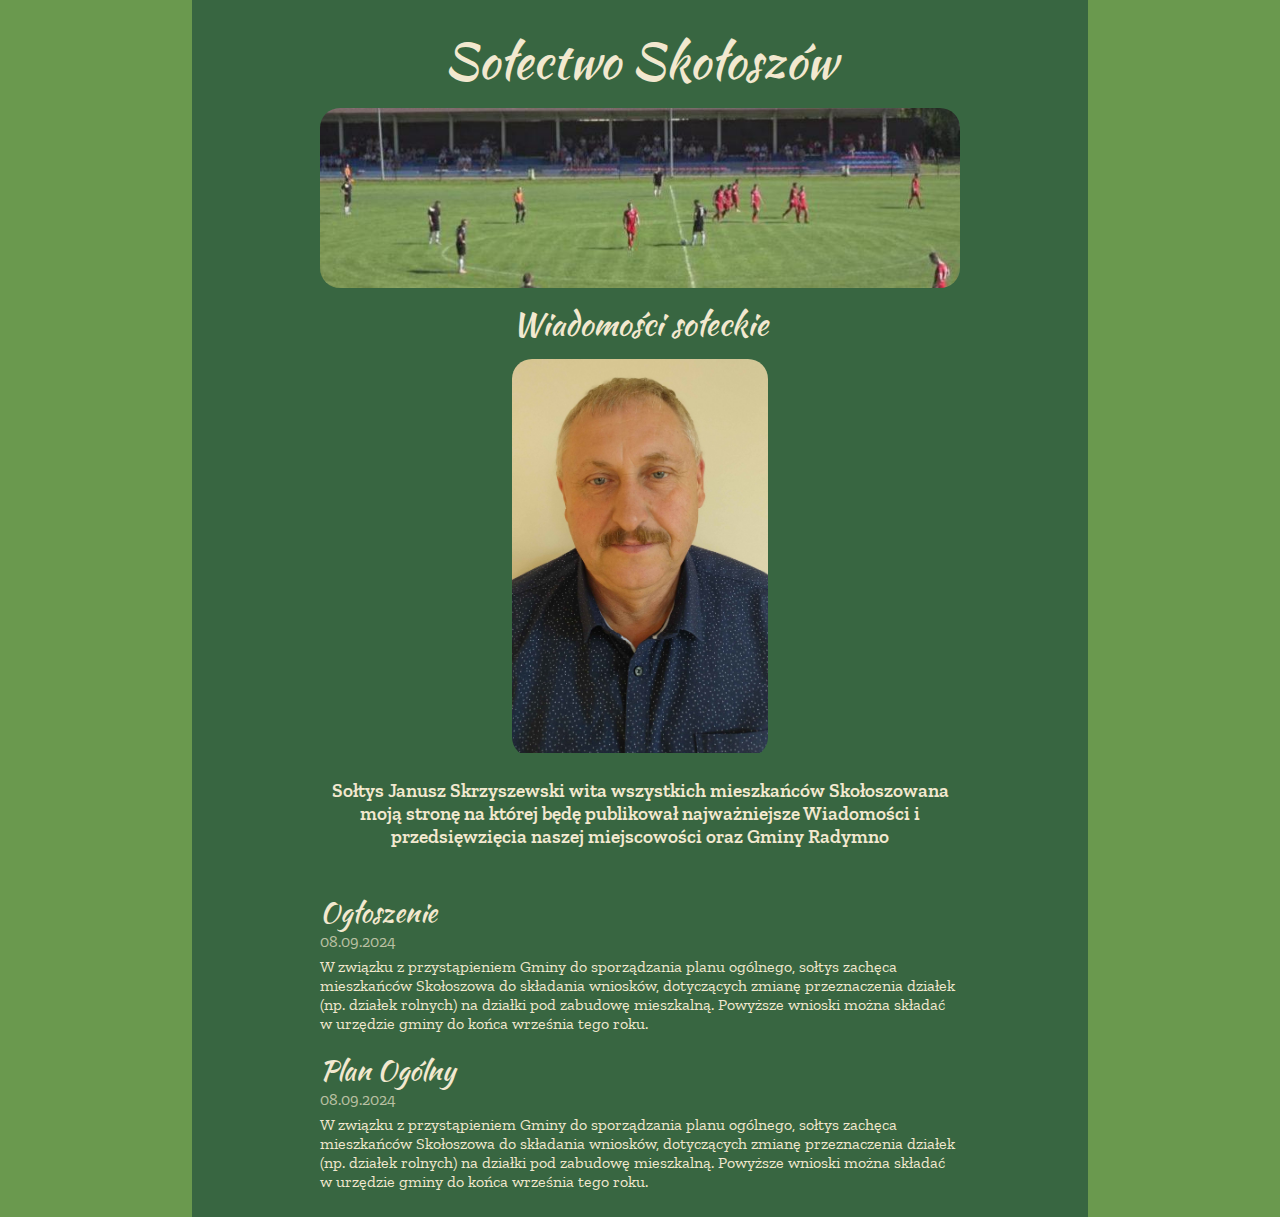
==== index.html @ 1cfb03cb "feat:add meta tag" ====
<!DOCTYPE html>
<html lang="en">
<head>
  <meta charset="UTF-8">
  <meta name="description" content="Strona informacyjna Sołectwa Skołoszów">
  <meta name="viewport" content="width=device-width, initial-scale=1.0">
  <meta http-equiv="Content-Security-Policy" content="script-src-elem 'self' https://solectwo-skoloszow.github.io">
  <link rel="stylesheet" href="style.css">
  <title>Sołectwo Skołoszów</title>
</head>
<body>
  <div class="main_box">
    <header>
      <h1>Sołectwo Skołoszów</h1>
      <div class="carousel" data-carousel>
        <ul data-slides>
          <li class="slide" data-active>
            <img src="stadion.jpg" alt="Stadion LKS Skołoszów">
          </li>
          <li class="slide">
            <img src="szkoła.jpg" alt="Szkoła Podstawowa im. Ignacego Jana Paderewskiego w Skołoszowie">
          </li>
          <li class="slide">
            <img src="straż.jpg" alt="OSP Skołoszów">
          </li>
        </ul>
      </div>
      <h2>Wiadomości sołeckie</h2>
      <div class="soltys">
        <img src="./soltys.jpg" alt="" srcset="" >
      </div>
      <div class="wstemp">
        Sołtys Janusz Skrzyszewski wita wszystkich mieszkańców Skołoszowana moją stronę na której będę publikował najważniejsze Wiadomości i przedsięwzięcia naszej miejscowości oraz Gminy Radymno
      </div>
    </header>
    <article>
      <div class="ogloszenie">
        <div class="tytul">
          <h3>Ogłoszenie</h3>
          <div class="data">08.09.2024</div>
        </div>
        <div class="text">
          W związku z przystąpieniem Gminy do sporządzania planu ogólnego, sołtys zachęca mieszkańców Skołoszowa do składania wniosków,  dotyczących zmianę przeznaczenia działek (np. działek rolnych) na działki pod zabudowę mieszkalną. Powyższe wnioski można składać w urzędzie gminy do końca września tego roku.
        </div>
      </div>
      <div class="ogloszenie">
        <div class="tytul">
          <h3>Plan Ogólny</h3>
          <div class="data">08.09.2024</div>
        </div>
        <div class="text">
          W związku z przystąpieniem Gminy do sporządzania planu ogólnego, sołtys zachęca mieszkańców Skołoszowa do składania wniosków,  dotyczących zmianę przeznaczenia działek (np. działek rolnych) na działki pod zabudowę mieszkalną. Powyższe wnioski można składać w urzędzie gminy do końca września tego roku.
        </div>
      </div>
    </article>
    <script src="script.js"></script>
</body>
</html>
---- style.css ----
@import url('https://fonts.googleapis.com/css2?family=Kaushan+Script&family=Zilla+Slab:ital,wght@0,300;0,400;0,500;0,600;0,700;1,300;1,400;1,500;1,600;1,700&display=swap');

:root {
  --darkGreen: #386641;
  --green: #6A994E;
  --lightGreen: #A7C957;
  --grey: #F2E8CF;
  --red: #BC4749;
}
*{
  box-sizing: border-box;
  margin: 0;
  padding: 0;
}
body{
  font-family: "Zilla Slab", system-ui;
  font-weight: 400;
  font-style: normal;
  background-color: var(--green);
  color: var(--grey);
}
h1, h2, h3, h4,h5,h6 {
  font-family: "Kaushan Script", cursive;
  font-weight: 400;
  font-style: normal;
}
h1{
  font-size: 3rem;
}
h2{
  font-size: 2rem;
}
h3{
  font-size: 1.7rem;
}
.main_box
{
  background-color: var(--darkGreen);
  margin: 0 auto;
  max-width: 1200px ;
  width: 70vw;
  min-width: 180px ;
  height: 100%;
  padding-left: 10%;
  padding-right: 10%;
  padding-top: 2%;
  padding-bottom: 2%;
  min-height: 100vh;
}
@media screen and (max-width: 600px) {
  .main_box
  {
    background-color: var(--darkGreen);
    margin: 0 auto;
    max-width: 1200px ;
    width: 100vw;
    min-width: 180px ;
    height: 100%;
    padding-left: 10%;
    padding-right: 10%;
    padding-top: 2%;
    padding-bottom: 2%;
    min-height: 100vh;
  }
}
header{
  display: flex;
  flex-direction: column;
  align-items: center;
  row-gap: 12px;
}
.soltys
{
  width: 20vw;
  min-width: 200px;
  overflow: hidden;
  border-radius: 20px;
}
.soltys img{
  width: 100%;
  height: auto;
}  
article{
  margin-top: 5vh;
  display: grid;
  row-gap: 2vh;
}
.ogloszenie
{

}
.data
{
  opacity: 70%;
}
.wstemp
{
  font-size: 1.2rem;
  font-family: "Zilla Slab", system-ui;
  font-weight: 600;
  font-style: normal;
  margin-top: 10px;
}
header
{
  text-align: center;
}
.ogloszenie .tytul
{
  margin-bottom: 0.7vh;
}

.carousel {
  width: 100%;
  height: 20vh;
  position: relative;
}

.carousel > ul {
  margin: 0;
  padding: 0;
  list-style: none;
}

.slide {
  position: absolute;
  inset: 0;
  opacity: 0;
  transition: 200ms opacity ease-in-out;
  transition-delay: 200ms;
  overflow: hidden;
  border-radius: 20px;
}

.slide > img {
  display: block;
  width: 100%;
  height: 100%;
  object-fit: cover;
  object-position: center;
}

.slide[data-active] {
  opacity: 1;
  z-index: 1;
  transition-delay: 0ms;
}

.carousel-button {
  position: absolute;
  z-index: 2;
  background: none;
  border: none;
  font-size: 4rem;
  top: 50%;
  transform: translateY(-50%);
  color: rgba(255, 255, 255, .5);
  cursor: pointer;
  border-radius: .25rem;
  padding: 0 .5rem;
  background-color: rgba(0, 0, 0, .1);
}

.carousel-button:hover,
.carousel-button:focus {
  color: white;
  background-color: rgba(0, 0, 0, .2);
}

.carousel-button:focus {
  outline: 1px solid black;
}

.carousel-button.prev {
  left: 1rem;
}

.carousel-button.next {
  right: 1rem;
}
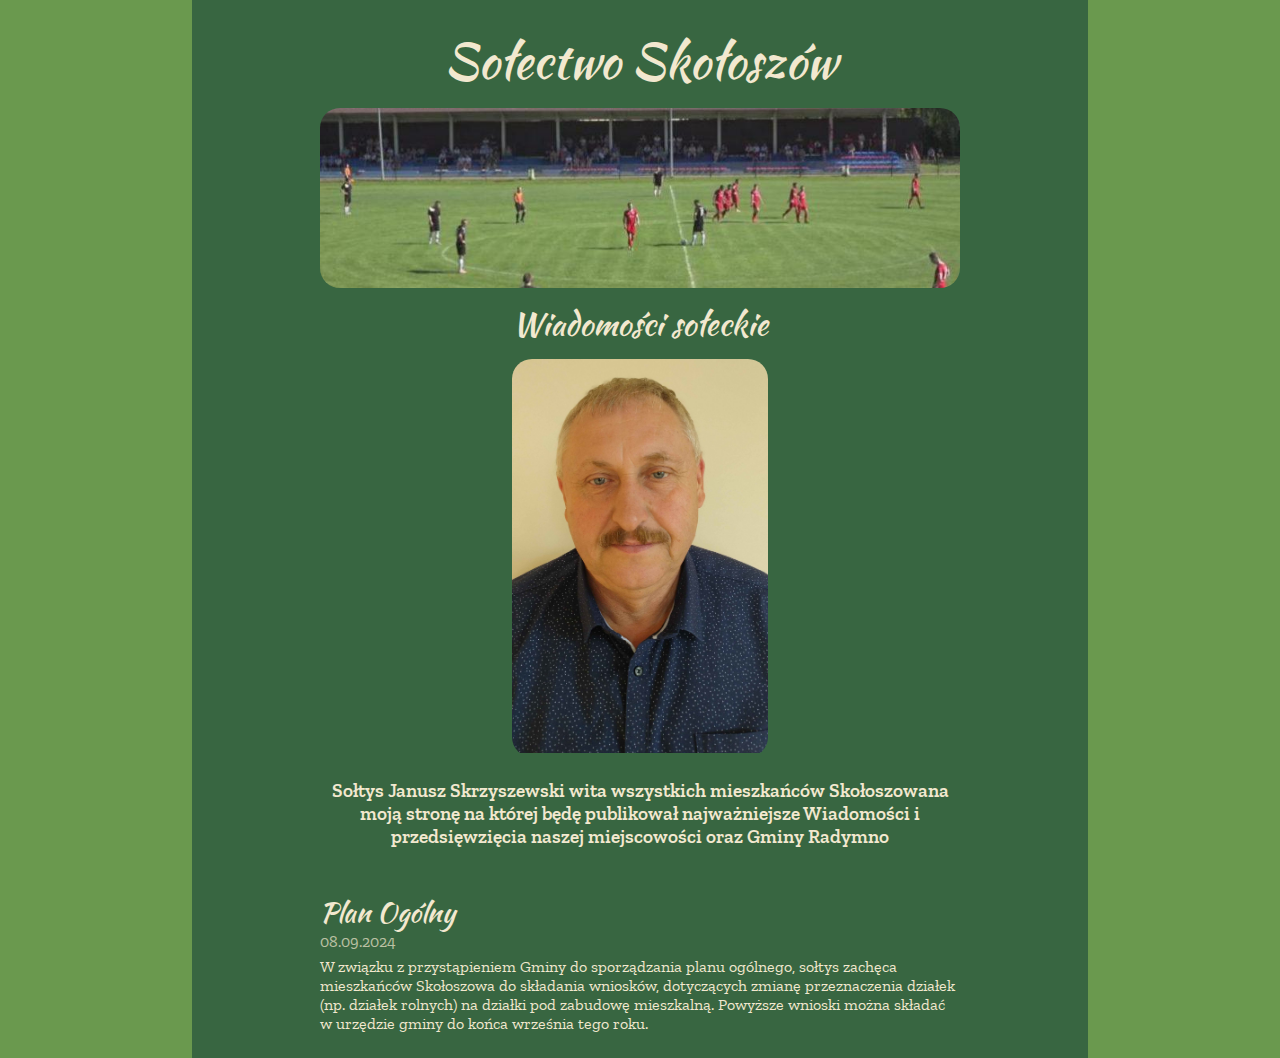
==== commit 5d48def2: "feat: update ogłoszenia" ====
--- a/index.html
+++ b/index.html
@@ -36,15 +36,6 @@
     <article>
       <div class="ogloszenie">
         <div class="tytul">
-          <h3>Ogłoszenie</h3>
-          <div class="data">08.09.2024</div>
-        </div>
-        <div class="text">
-          W związku z przystąpieniem Gminy do sporządzania planu ogólnego, sołtys zachęca mieszkańców Skołoszowa do składania wniosków,  dotyczących zmianę przeznaczenia działek (np. działek rolnych) na działki pod zabudowę mieszkalną. Powyższe wnioski można składać w urzędzie gminy do końca września tego roku.
-        </div>
-      </div>
-      <div class="ogloszenie">
-        <div class="tytul">
           <h3>Plan Ogólny</h3>
           <div class="data">08.09.2024</div>
         </div>
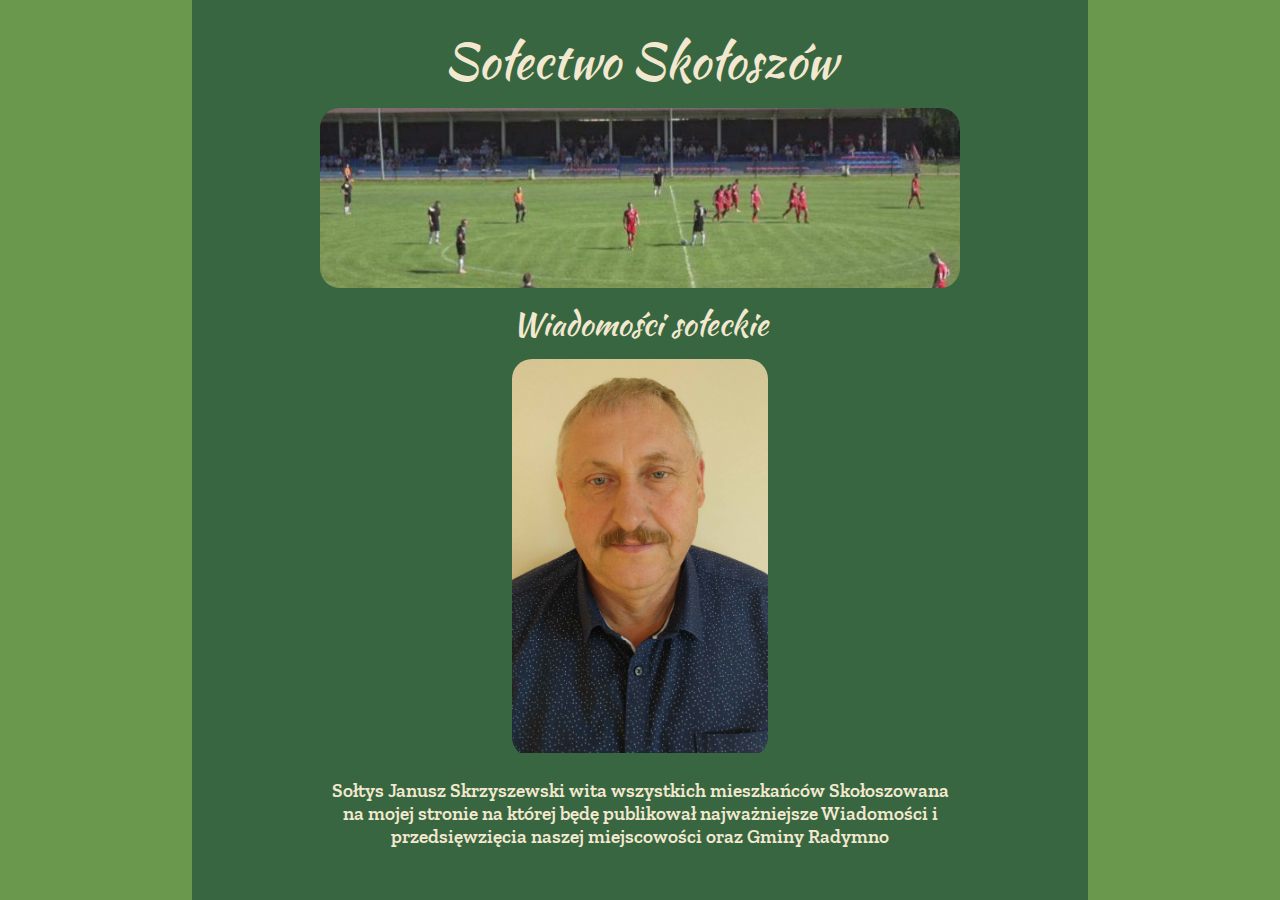
==== commit a9d680fa: "fix: changes to welcome text" ====
--- a/index.html
+++ b/index.html
@@ -30,20 +30,20 @@
         <img src="./soltys.jpg" alt="" srcset="" >
       </div>
       <div class="wstemp">
-        Sołtys Janusz Skrzyszewski wita wszystkich mieszkańców Skołoszowana moją stronę na której będę publikował najważniejsze Wiadomości i przedsięwzięcia naszej miejscowości oraz Gminy Radymno
+        Sołtys Janusz Skrzyszewski wita wszystkich mieszkańców Skołoszowana na mojej stronie na której będę publikował najważniejsze Wiadomości i przedsięwzięcia naszej miejscowości oraz Gminy Radymno
       </div>
     </header>
-    <article>
+    <!-- <article>
       <div class="ogloszenie">
         <div class="tytul">
-          <h3>Plan Ogólny</h3>
+          <h3></h3>
           <div class="data">08.09.2024</div>
         </div>
         <div class="text">
-          W związku z przystąpieniem Gminy do sporządzania planu ogólnego, sołtys zachęca mieszkańców Skołoszowa do składania wniosków,  dotyczących zmianę przeznaczenia działek (np. działek rolnych) na działki pod zabudowę mieszkalną. Powyższe wnioski można składać w urzędzie gminy do końca września tego roku.
+          
         </div>
       </div>
-    </article>
+    </article> -->
     <script src="script.js"></script>
 </body>
 </html>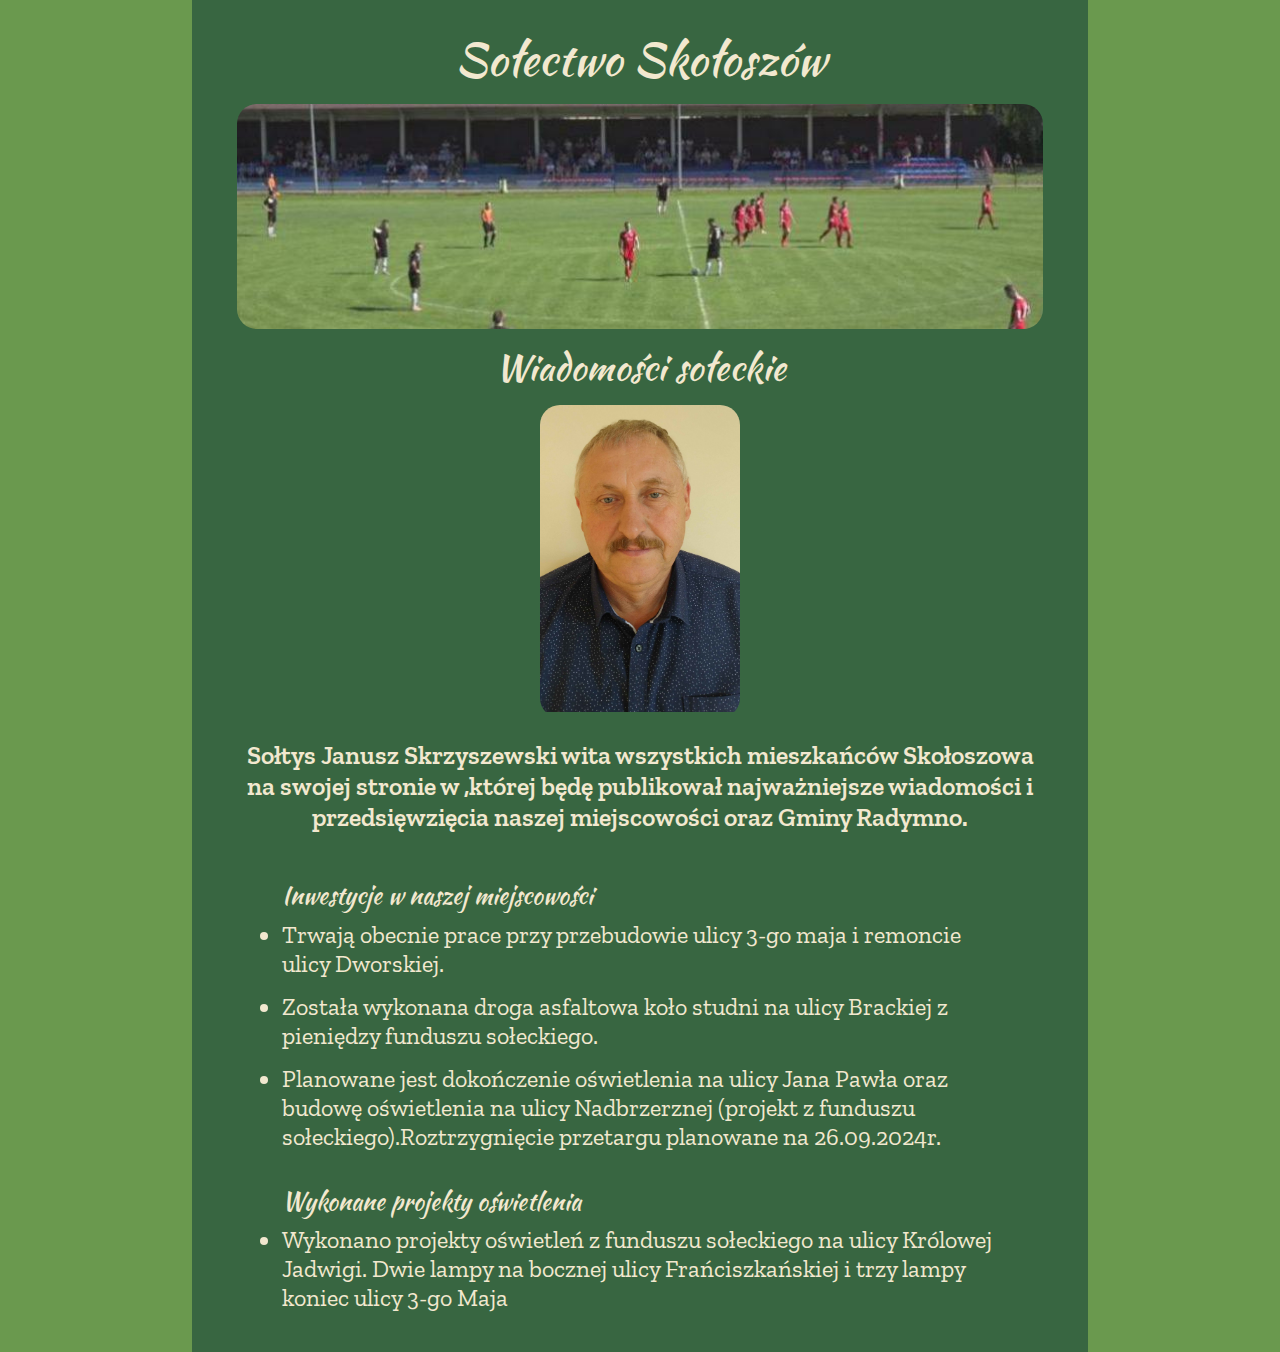
==== commit fb623d63: "feat: update to text and formatting" ====
--- a/index.html
+++ b/index.html
@@ -20,9 +20,9 @@
           <li class="slide">
             <img src="szkoła.jpg" alt="Szkoła Podstawowa im. Ignacego Jana Paderewskiego w Skołoszowie">
           </li>
-          <li class="slide">
+          <!-- <li class="slide">
             <img src="straż.jpg" alt="OSP Skołoszów">
-          </li>
+          </li> -->
         </ul>
       </div>
       <h2>Wiadomości sołeckie</h2>
@@ -30,20 +30,41 @@
         <img src="./soltys.jpg" alt="" srcset="" >
       </div>
       <div class="wstemp">
-        Sołtys Janusz Skrzyszewski wita wszystkich mieszkańców Skołoszowana na mojej stronie na której będę publikował najważniejsze Wiadomości i przedsięwzięcia naszej miejscowości oraz Gminy Radymno
+        Sołtys Janusz Skrzyszewski wita wszystkich mieszkańców Skołoszowa na swojej stronie w ,której będę publikował najważniejsze wiadomości i przedsięwzięcia naszej miejscowości oraz Gminy Radymno.
       </div>
     </header>
-    <!-- <article>
+    <article>
       <div class="ogloszenie">
         <div class="tytul">
-          <h3></h3>
-          <div class="data">08.09.2024</div>
+          <h3>Inwestycje w naszej miejscowości</h3>
         </div>
         <div class="text">
-          
+          <ul>
+            <li>
+              Trwają obecnie prace przy przebudowie ulicy 3-go maja i remoncie ulicy Dworskiej.
+            </li>
+            <li>
+              Została wykonana droga asfaltowa koło studni na ulicy Brackiej z pieniędzy funduszu sołeckiego.  
+            </li>
+            <li>
+              Planowane jest dokończenie oświetlenia na ulicy Jana Pawła oraz budowę oświetlenia na ulicy Nadbrzerznej (projekt z funduszu sołeckiego).Roztrzygnięcie przetargu planowane na 26.09.2024r.
+            </li>
+          </ul>
         </div>
       </div>
-    </article> -->
+      <div class="ogloszenie">
+        <div class="tytul">
+          <h3>Wykonane projekty oświetlenia</h3>
+        </div>
+        <div class="text">
+          <ul>
+            <li>
+              Wykonano projekty oświetleń z funduszu sołeckiego na ulicy Królowej Jadwigi. Dwie lampy na bocznej ulicy Frańciszkańskiej i trzy lampy koniec ulicy 3-go Maja 
+            </li>
+            </ul>
+        </div>
+      </div>
+    </article>
     <script src="script.js"></script>
 </body>
 </html>--- a/style.css
+++ b/style.css
@@ -9,13 +9,14 @@
 }
 *{
   box-sizing: border-box;
-  margin: 0;
-  padding: 0;
+  margin: 0px ;
+  padding: 0px ;
 }
 body{
   font-family: "Zilla Slab", system-ui;
   font-weight: 400;
   font-style: normal;
+  font-size: 1.5rem;
   background-color: var(--green);
   color: var(--grey);
 }
@@ -25,13 +26,13 @@
   font-style: normal;
 }
 h1{
-  font-size: 3rem;
+  font-size: 5vmin;
 }
 h2{
-  font-size: 2rem;
+  font-size: 4vmin;
 }
 h3{
-  font-size: 1.7rem;
+  font-size: 2.7vmin;
 }
 .main_box
 {
@@ -39,71 +40,52 @@
   margin: 0 auto;
   max-width: 1200px ;
   width: 70vw;
-  min-width: 180px ;
+  min-width: 180px;
   height: 100%;
-  padding-left: 10%;
-  padding-right: 10%;
   padding-top: 2%;
   padding-bottom: 2%;
   min-height: 100vh;
 }
-@media screen and (max-width: 600px) {
-  .main_box
-  {
-    background-color: var(--darkGreen);
-    margin: 0 auto;
-    max-width: 1200px ;
-    width: 100vw;
-    min-width: 180px ;
-    height: 100%;
-    padding-left: 10%;
-    padding-right: 10%;
-    padding-top: 2%;
-    padding-bottom: 2%;
-    min-height: 100vh;
-  }
-}
+
 header{
+  width: 100%;
+  text-align: center;
   display: flex;
   flex-direction: column;
   align-items: center;
   row-gap: 12px;
+  padding-left: 5%;
+  padding-right: 5%;
 }
 .soltys
 {
   width: 20vw;
-  min-width: 200px;
+  max-width: 200px;
   overflow: hidden;
   border-radius: 20px;
 }
 .soltys img{
   width: 100%;
   height: auto;
-}  
+}
 article{
   margin-top: 5vh;
   display: grid;
   row-gap: 2vh;
+  padding-left: 10%;
+  padding-right: 10%;
 }
-.ogloszenie
+.ogloszenie .text ul li
 {
-
-}
-.data
-{
-  opacity: 70%;
+  margin-bottom: 2%;
 }
 .wstemp
 {
-  font-size: 1.2rem;
+  font-size: 2vmax;
   font-family: "Zilla Slab", system-ui;
   font-weight: 600;
   font-style: normal;
   margin-top: 10px;
-}
-header
-{
-  text-align: center;
 }
 .ogloszenie .tytul
 {
@@ -112,7 +94,7 @@
 
 .carousel {
   width: 100%;
-  height: 20vh;
+  height: 25vh;
   position: relative;
 }
 
@@ -177,4 +159,33 @@
 
 .carousel-button.next {
   right: 1rem;
+}
+@media screen and (max-width: 600px) {
+  .main_box
+  {
+    background-color: var(--darkGreen);
+    max-width: 1200px ;
+    width: 100vw;
+    min-width: 180px ;
+    height: 100%;
+    padding-top: 2%;
+    padding-bottom: 2%;
+    min-height: 100vh;
+  }
+  h1{
+    font-size: 2.5rem;
+  }
+  h2{
+    font-size: 1.8rem;
+  }
+  h3{
+    font-size: 1.5rem;
+  }
+  .wstemp
+  {
+    font-size: 1.3rem;
+  }
+  body{
+    font-size: 1.1rem;
+  }
 }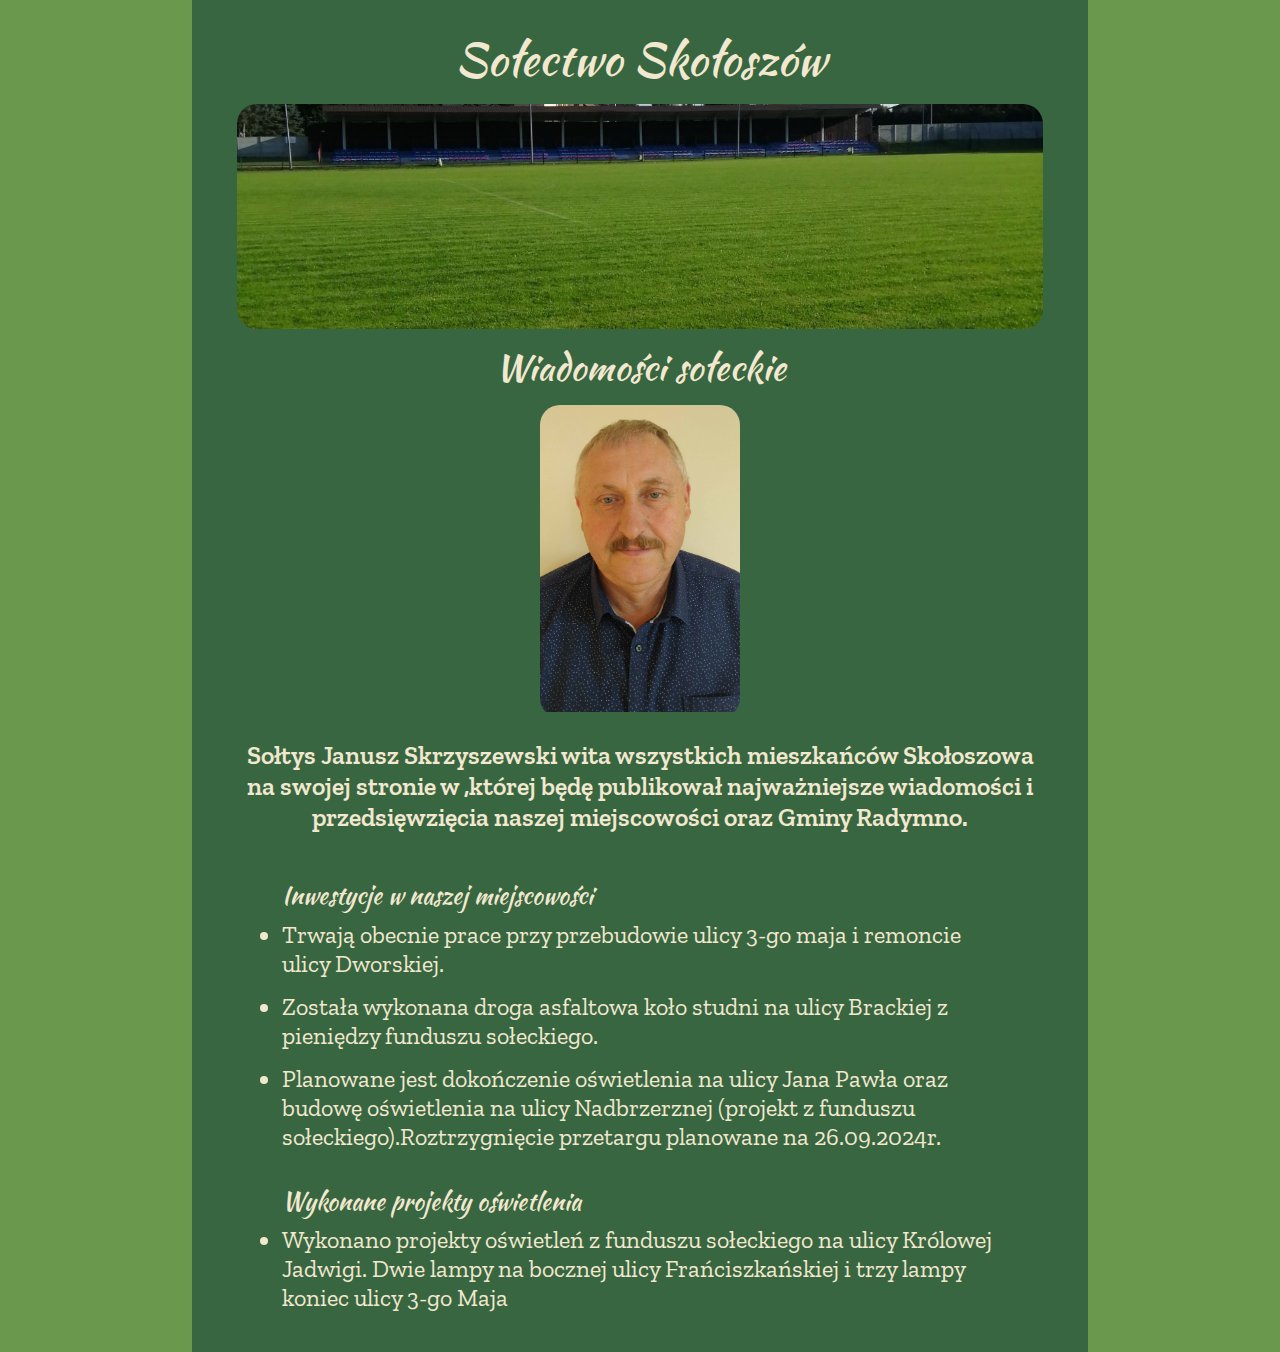
==== commit 8de2d4cc: "feat: adding photos" ====
--- a/index.html
+++ b/index.html
@@ -20,9 +20,21 @@
           <li class="slide">
             <img src="szkoła.jpg" alt="Szkoła Podstawowa im. Ignacego Jana Paderewskiego w Skołoszowie">
           </li>
-          <!-- <li class="slide">
-            <img src="straż.jpg" alt="OSP Skołoszów">
-          </li> -->
+          <li class="slide">
+            <img src="remiza.jpg" alt="OSP Skołoszów">
+          </li>
+          <li class="slide">
+            <img src="droga.jpg" alt="">
+          </li>
+          <li class="slide">
+            <img src="droga2.jpg" alt="">
+          </li>
+          <li class="slide">
+            <img src="florian.jpg" alt="">
+          </li>
+          <li class="slide">
+            <img src="boisko.jpg" alt="">
+          </li>
         </ul>
       </div>
       <h2>Wiadomości sołeckie</h2>
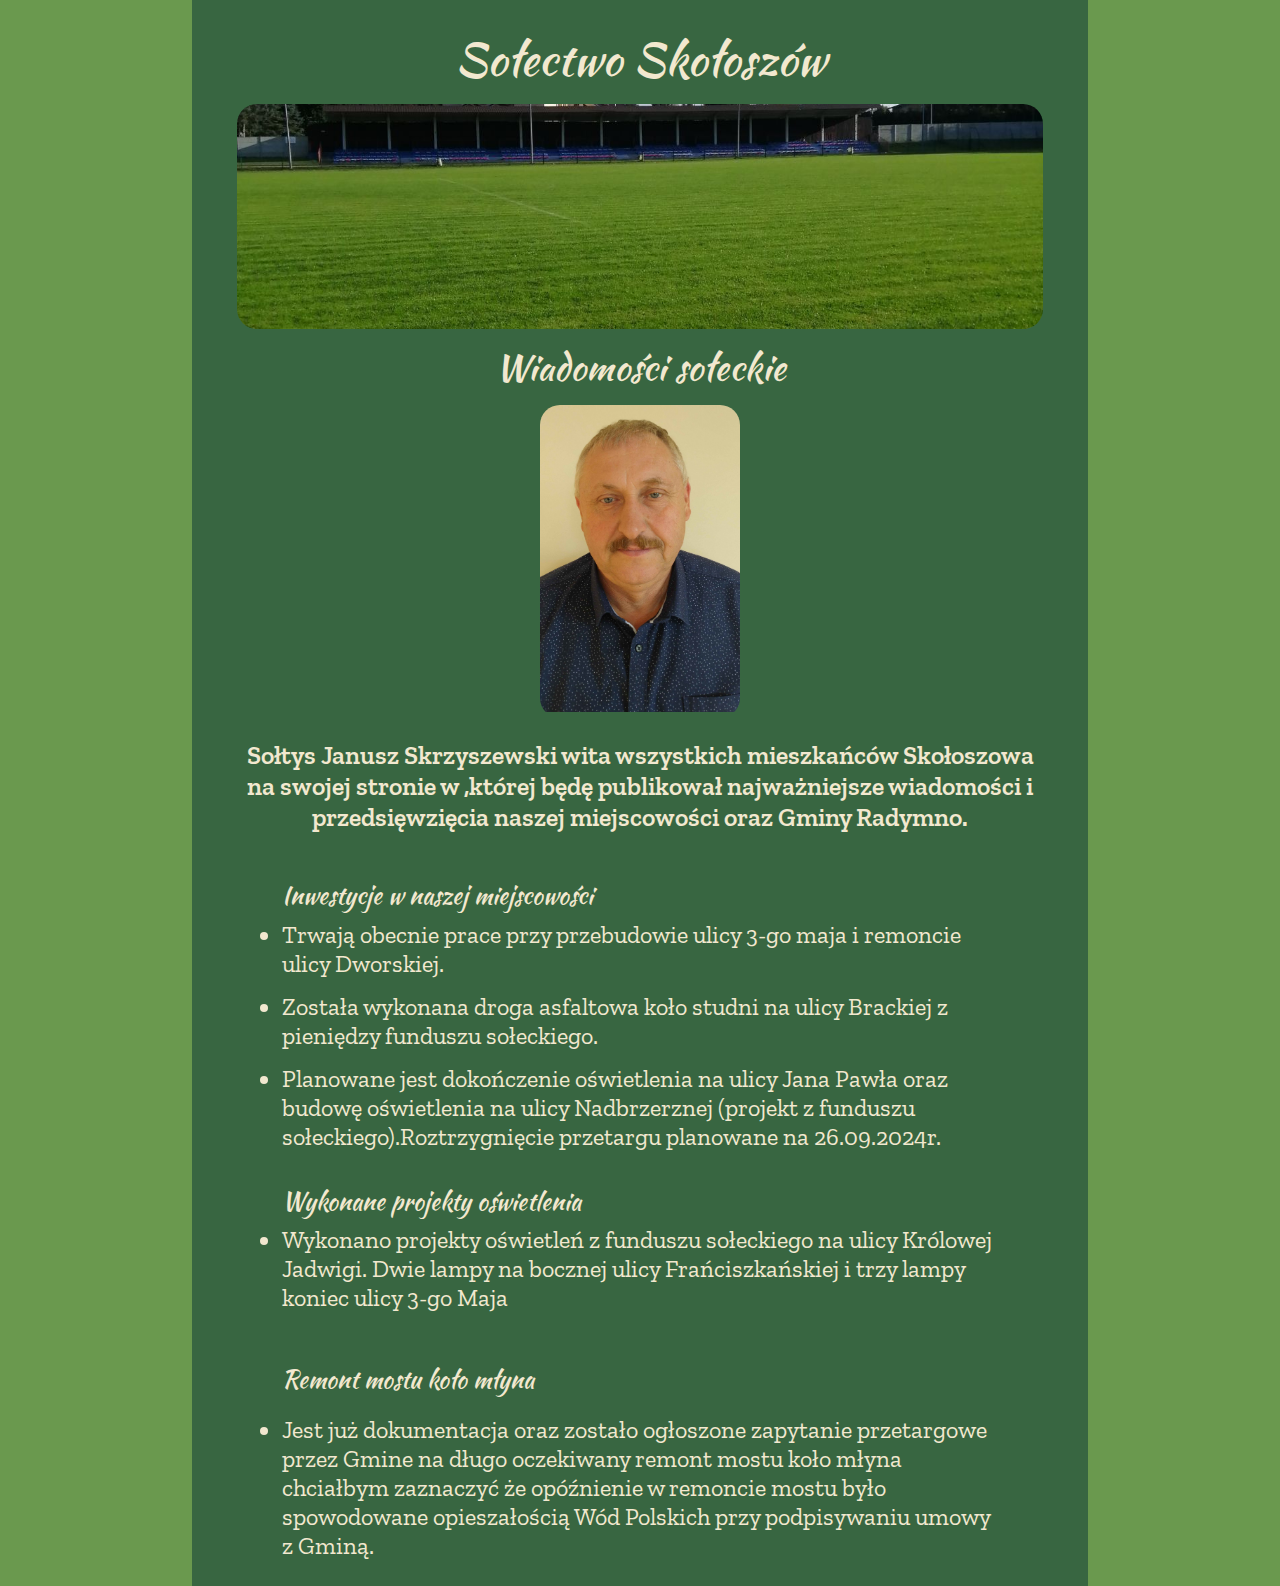
==== commit 15cfe099: "feat: add news" ====
--- a/index.html
+++ b/index.html
@@ -76,6 +76,18 @@
             </ul>
         </div>
       </div>
+      <div class="ogloszenie"></div>
+        <div class="tytul">
+          <h3>Remont mostu koło młyna</h3>
+        </div>
+        <div class="text">
+          <ul>
+            <li>
+              Jest już dokumentacja oraz zostało ogłoszone zapytanie przetargowe przez Gmine na długo oczekiwany remont mostu koło młyna chciałbym zaznaczyć że opóźnienie w remoncie mostu było spowodowane opieszałością Wód Polskich przy podpisywaniu umowy z Gminą.
+            </li>
+            </ul>
+        </div>
+      </div>
     </article>
     <script src="script.js"></script>
 </body>
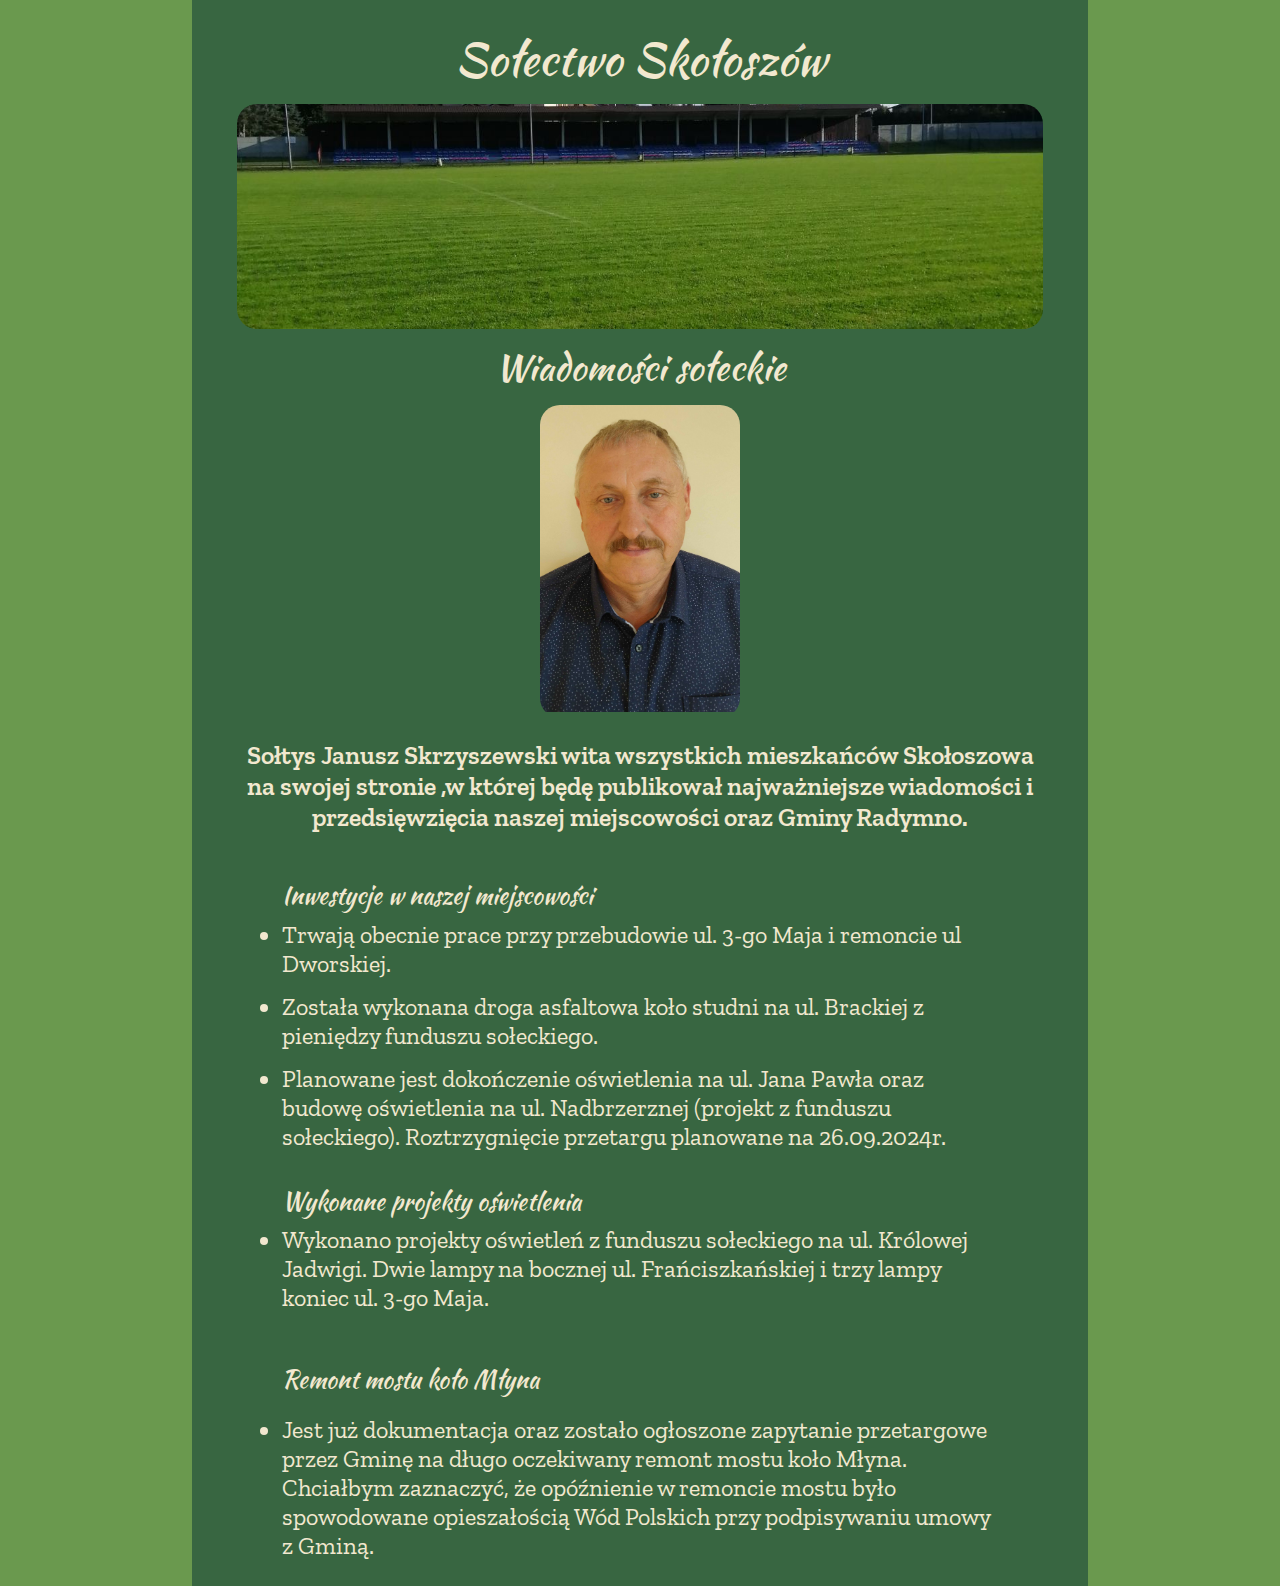
==== commit f8d57936: "feat: format news" ====
--- a/index.html
+++ b/index.html
@@ -42,7 +42,7 @@
         <img src="./soltys.jpg" alt="" srcset="" >
       </div>
       <div class="wstemp">
-        Sołtys Janusz Skrzyszewski wita wszystkich mieszkańców Skołoszowa na swojej stronie w ,której będę publikował najważniejsze wiadomości i przedsięwzięcia naszej miejscowości oraz Gminy Radymno.
+        Sołtys Janusz Skrzyszewski wita wszystkich mieszkańców Skołoszowa na swojej stronie ,w której będę publikował najważniejsze wiadomości i przedsięwzięcia naszej miejscowości oraz Gminy Radymno.
       </div>
     </header>
     <article>
@@ -53,13 +53,13 @@
         <div class="text">
           <ul>
             <li>
-              Trwają obecnie prace przy przebudowie ulicy 3-go maja i remoncie ulicy Dworskiej.
+              Trwają obecnie prace przy przebudowie ul. 3-go Maja i remoncie ul Dworskiej.
             </li>
             <li>
-              Została wykonana droga asfaltowa koło studni na ulicy Brackiej z pieniędzy funduszu sołeckiego.  
+              Została wykonana droga asfaltowa koło studni na ul. Brackiej z pieniędzy funduszu sołeckiego.  
             </li>
             <li>
-              Planowane jest dokończenie oświetlenia na ulicy Jana Pawła oraz budowę oświetlenia na ulicy Nadbrzerznej (projekt z funduszu sołeckiego).Roztrzygnięcie przetargu planowane na 26.09.2024r.
+              Planowane jest dokończenie oświetlenia na ul. Jana Pawła oraz budowę oświetlenia na ul. Nadbrzerznej (projekt z funduszu sołeckiego). Roztrzygnięcie przetargu planowane na 26.09.2024r.
             </li>
           </ul>
         </div>
@@ -71,19 +71,19 @@
         <div class="text">
           <ul>
             <li>
-              Wykonano projekty oświetleń z funduszu sołeckiego na ulicy Królowej Jadwigi. Dwie lampy na bocznej ulicy Frańciszkańskiej i trzy lampy koniec ulicy 3-go Maja 
+              Wykonano projekty oświetleń z funduszu sołeckiego na ul. Królowej Jadwigi. Dwie lampy na bocznej ul. Frańciszkańskiej i trzy lampy koniec ul. 3-go Maja.
             </li>
             </ul>
         </div>
       </div>
       <div class="ogloszenie"></div>
         <div class="tytul">
-          <h3>Remont mostu koło młyna</h3>
+          <h3>Remont mostu koło Młyna</h3>
         </div>
         <div class="text">
           <ul>
             <li>
-              Jest już dokumentacja oraz zostało ogłoszone zapytanie przetargowe przez Gmine na długo oczekiwany remont mostu koło młyna chciałbym zaznaczyć że opóźnienie w remoncie mostu było spowodowane opieszałością Wód Polskich przy podpisywaniu umowy z Gminą.
+              Jest już dokumentacja oraz zostało ogłoszone zapytanie przetargowe przez Gminę na długo oczekiwany remont mostu koło Młyna. Chciałbym zaznaczyć, że opóźnienie w remoncie mostu było spowodowane opieszałością Wód Polskich przy podpisywaniu umowy z Gminą.
             </li>
             </ul>
         </div>
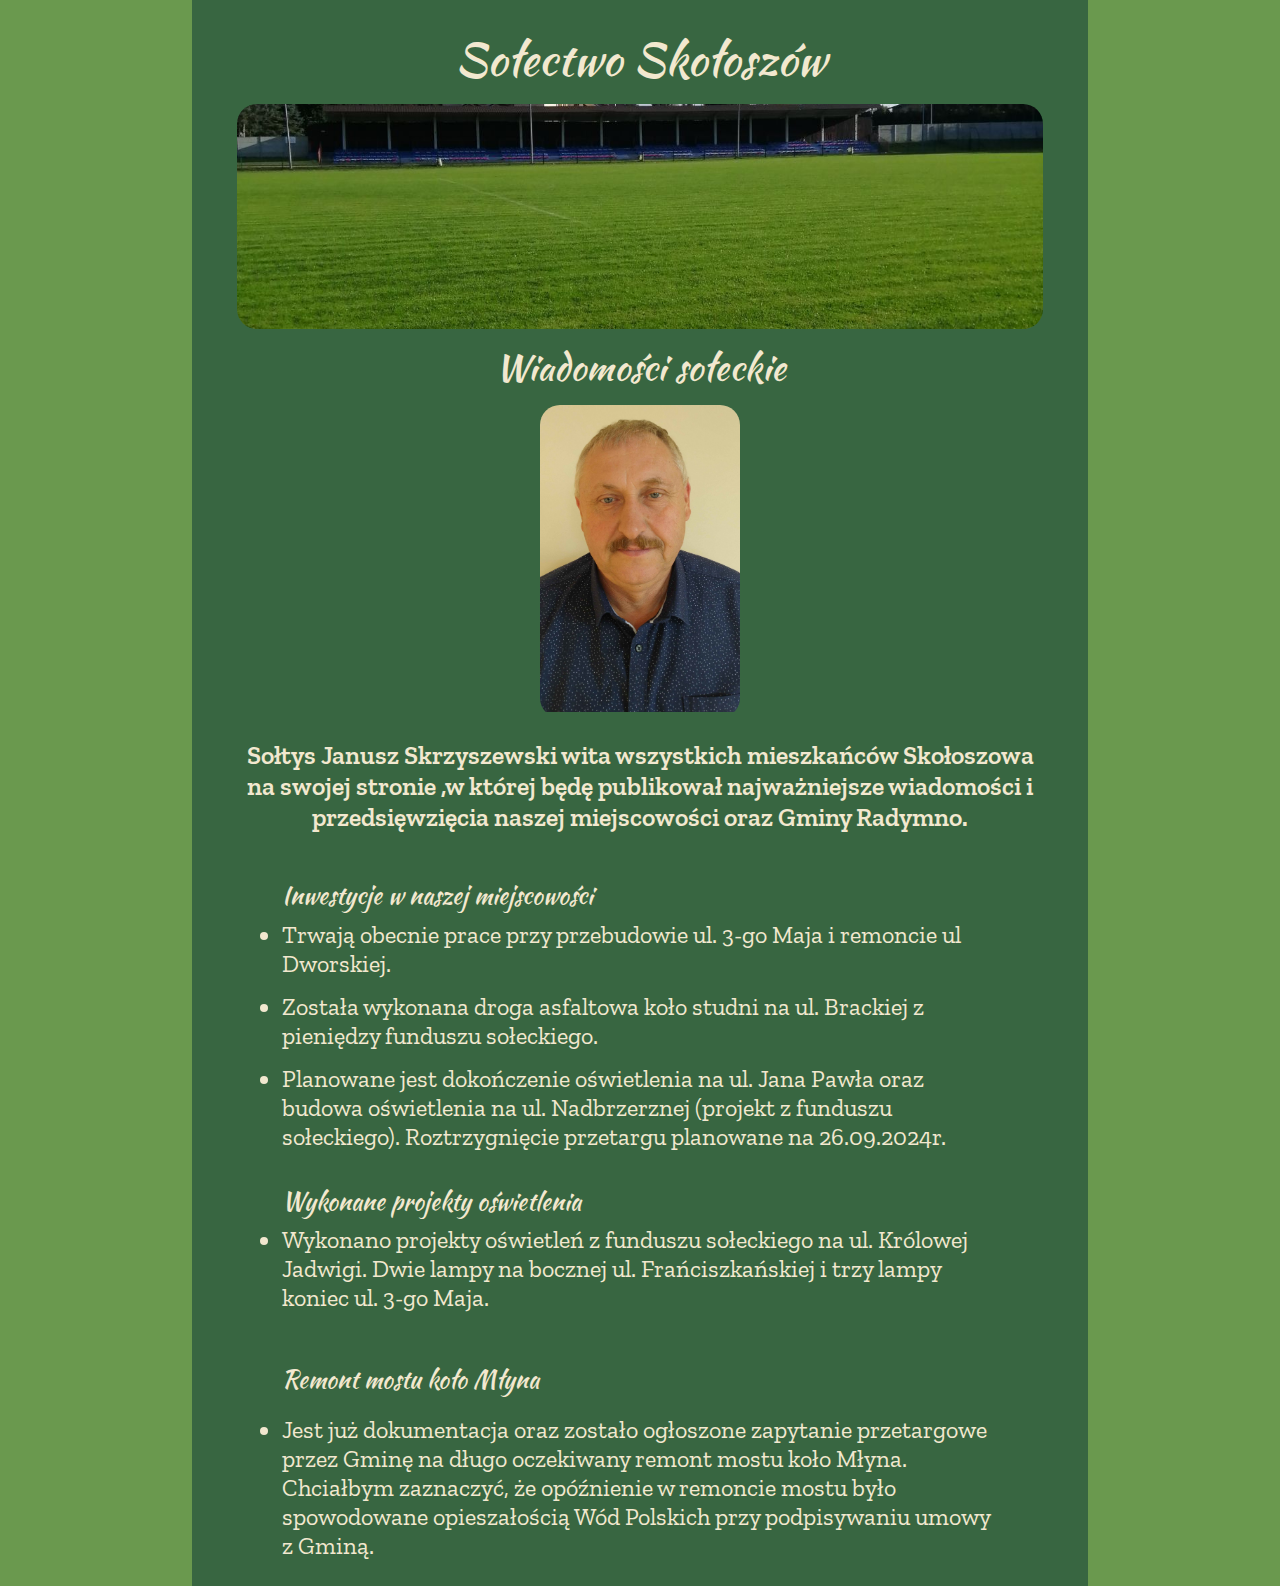
==== commit cc34479f: "fix: typo" ====
--- a/index.html
+++ b/index.html
@@ -59,7 +59,7 @@
               Została wykonana droga asfaltowa koło studni na ul. Brackiej z pieniędzy funduszu sołeckiego.  
             </li>
             <li>
-              Planowane jest dokończenie oświetlenia na ul. Jana Pawła oraz budowę oświetlenia na ul. Nadbrzerznej (projekt z funduszu sołeckiego). Roztrzygnięcie przetargu planowane na 26.09.2024r.
+              Planowane jest dokończenie oświetlenia na ul. Jana Pawła oraz budowa oświetlenia na ul. Nadbrzerznej (projekt z funduszu sołeckiego). Roztrzygnięcie przetargu planowane na 26.09.2024r.
             </li>
           </ul>
         </div>
